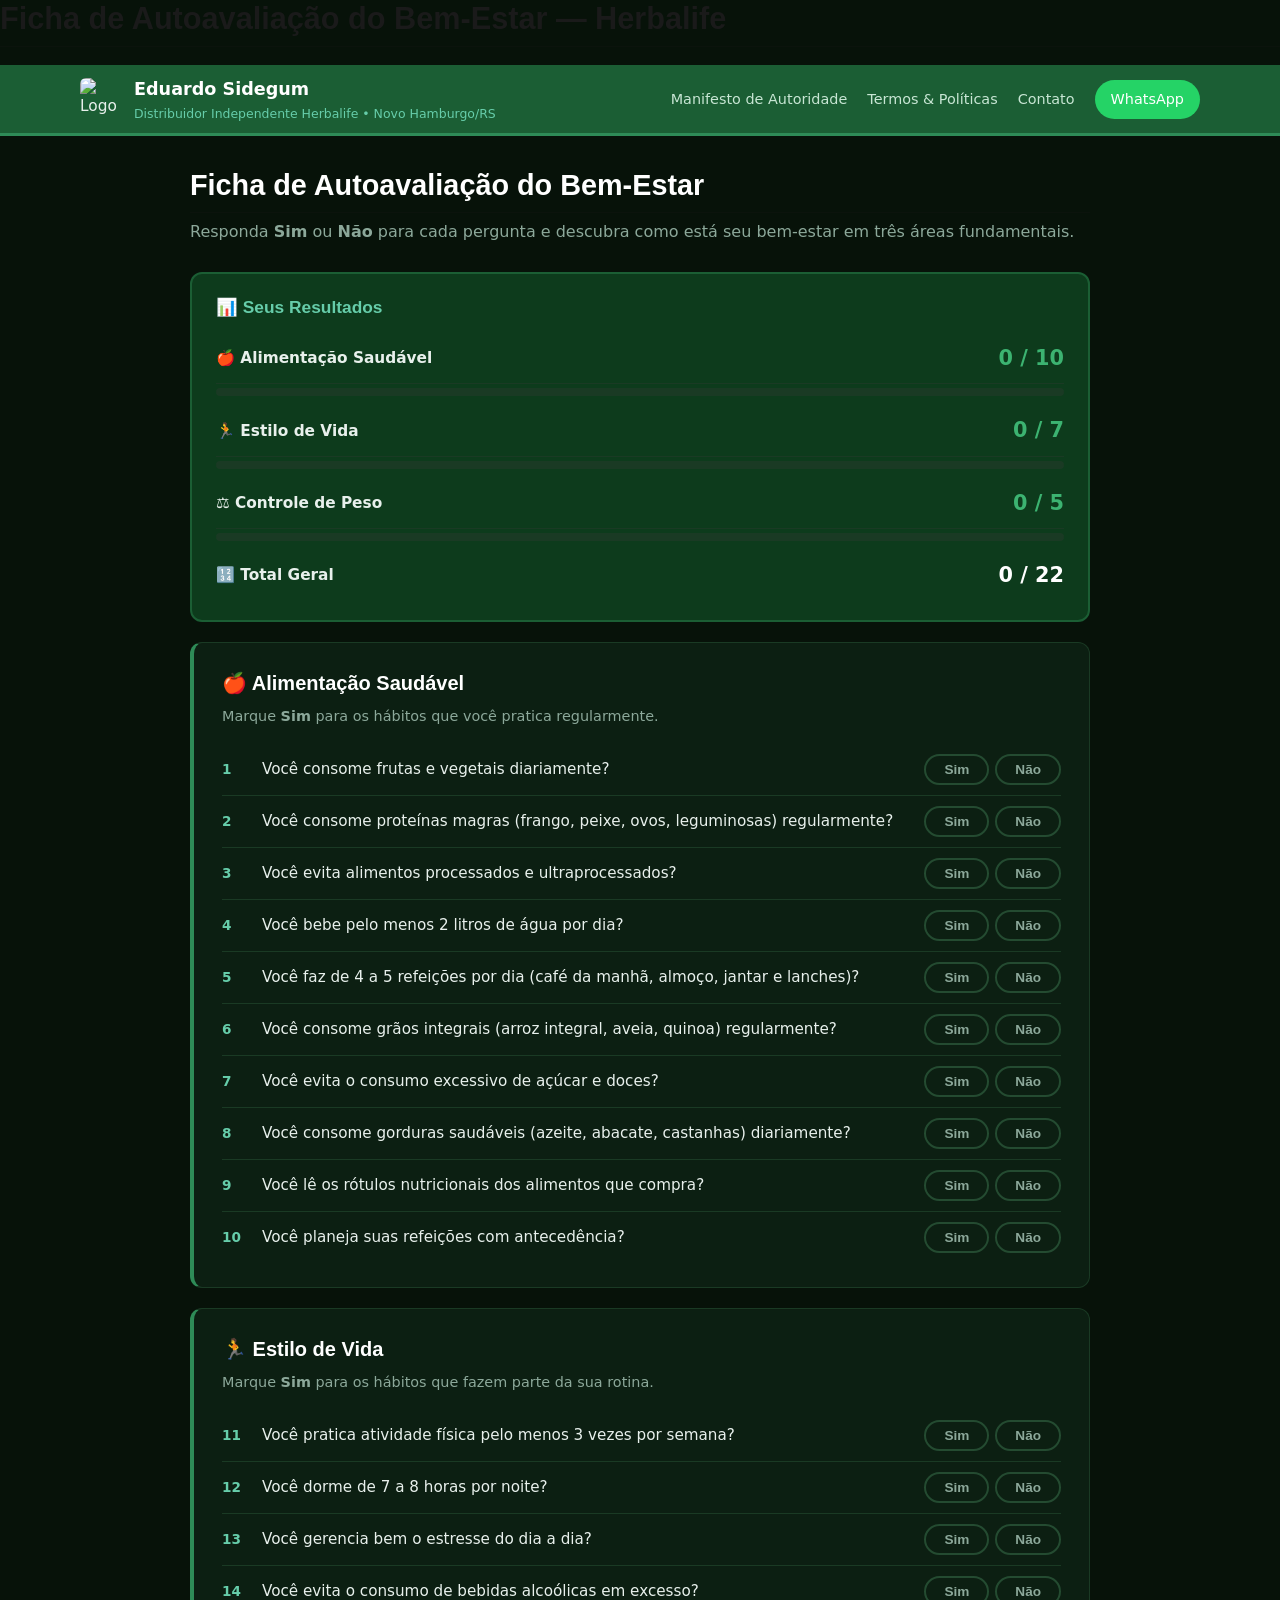
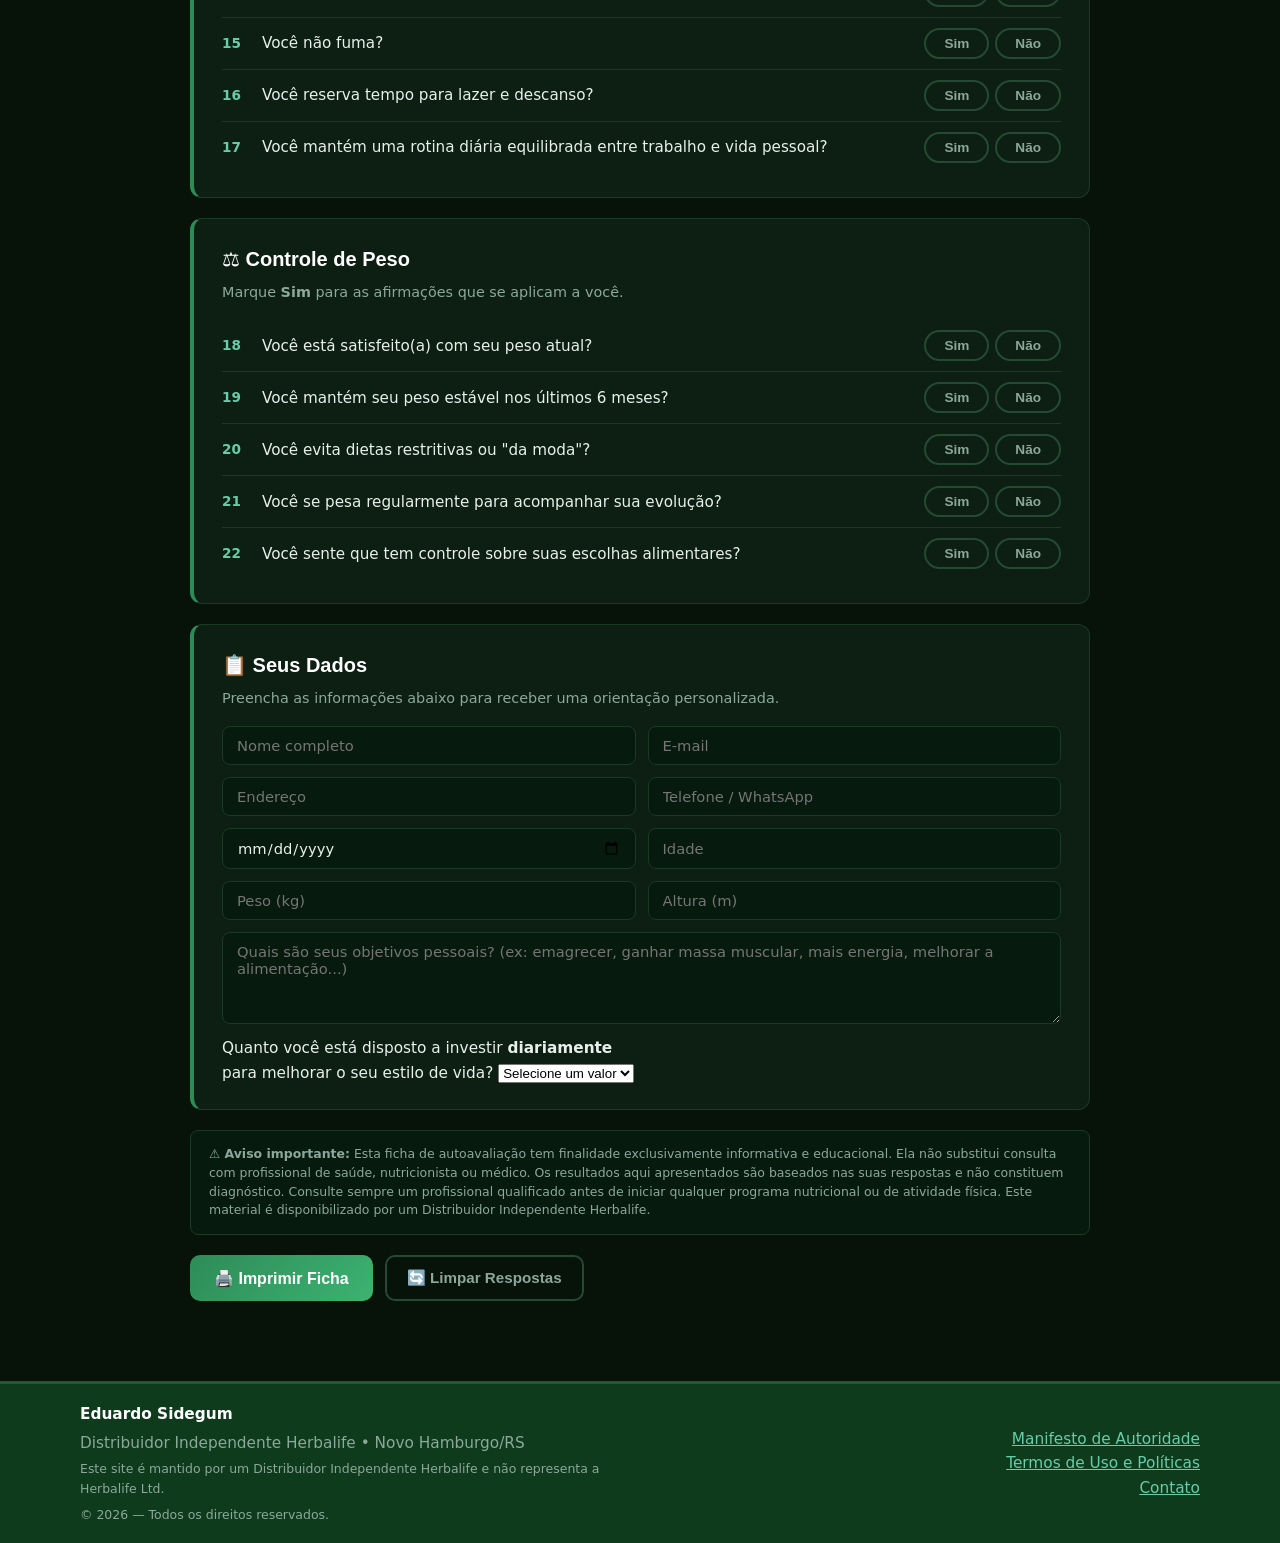
==== perfil.html @ f036c028 "Update and rename perfil.html.html to perfil.html" ====
<!DOCTYPE html><html><head><meta charset='utf-8'><style>
@page {
    size: A4;
    margin: 2.2cm 2.4cm;
    @bottom-center { content: counter(page); font-family: 'Liberation Serif', 'DejaVu Serif', serif; font-size: 9pt; color: #999; }
}
@page :first { @bottom-center { content: none; } }

body {
    font-family: 'Liberation Serif', 'DejaVu Serif', serif;
    font-size: 11.5pt;
    line-height: 1.6;
    color: #1a1a1a;
}
body p, body li { text-align: left; }

h1 {
    font-family: 'Liberation Sans', 'DejaVu Sans', sans-serif;
    font-size: 23pt;
    line-height: 1.2;
    text-align: left;
    color: #1a1a1a;
    margin: 0 0 0.6em;
    padding-bottom: 0.3em; border-bottom: 1px solid #1a1a1a33;
}
h2 { font-family: 'Liberation Sans', 'DejaVu Sans', sans-serif; font-size: 16pt; color: #1a1a1a; margin: 1.3em 0 0.4em; }
h3 { font-family: 'Liberation Sans', 'DejaVu Sans', sans-serif; font-size: 13pt; color: #1a1a1a; margin: 1.1em 0 0.3em; }

p { margin: 0 0 0.7em; orphans: 2; widows: 2; }

ul, ol { margin: 0 0 0.7em 1.4em; }
li { margin: 0 0 0.2em; }

/* Structured content stays left-aligned even when prose is justified. */
table { border-collapse: collapse; width: 100%; margin: 0.8em 0; font-size: 10.5pt; }
th, td { border: 1px solid #bbb; padding: 5px 9px; text-align: left; }
th { background: #f2f2f2; font-family: 'Liberation Sans', 'DejaVu Sans', sans-serif; }
code { font-family: 'Liberation Mono', 'DejaVu Sans Mono', monospace; font-size: 10pt; background: #f4f4f4; padding: 1px 4px; border-radius: 3px; }
pre { background: #f6f6f6; padding: 11px 13px; border-radius: 5px; white-space: pre-wrap; font-size: 10pt; line-height: 1.45; text-align: left; }
pre code { background: none; padding: 0; }
blockquote { margin: 0.6em 0; padding: 0.2em 0 0.2em 1em; border-left: 3px solid #ccc; color: #555; font-style: italic; }
img { max-width: 100%; }
</style></head><body><h1>Ficha de Autoavaliação do Bem-Estar — Herbalife</h1><!doctype html>
<html lang="pt-BR">
<head>
  <meta charset="utf-8">
  <meta http-equiv="X-UA-Compatible" content="IE=edge">
  <title>Ficha de Autoavaliação do Bem-Estar | Eduardo Sidegum — Distribuidor Independente Herbalife</title>
  <meta name="description" content="Ficha de Autoavaliação do Bem-Estar Herbalife. Responda Sim ou Não para Alimentação Saudável, Estilo de Vida e Controle de Peso. Resultado automático e orientações personalizadas com um Distribuidor Independente em Novo Hamburgo/RS.">
  <meta name="viewport" content="width=device-width, initial-scale=1">
  <meta name="robots" content="index,follow,max-snippet:-1,max-image-preview:large">
  <meta name="keywords" content="Autoavaliação do Bem-Estar, Ficha Herbalife, Alimentação Saudável, Estilo de Vida, Controle de Peso, Distribuidor Independente Herbalife, Novo Hamburgo RS, Eduardo Sidegum, Nutrição Personalizada">

  <link rel="canonical" href="https://edusidegum.github.io/autoavaliacao-bem-estar.html">
  <link rel="preload" as="image" href="https://edusidegum.github.io/menu/img/Herbalife-Logo.webp">

  <meta property="og:type" content="website">
  <meta property="og:title" content="Ficha de Autoavaliação do Bem-Estar | Eduardo Sidegum">
  <meta property="og:description" content="Preencha a ficha interativa e descubra como está seu bem-estar em Alimentação, Estilo de Vida e Controle de Peso.">
  <meta property="og:url" content="https://edusidegum.github.io/autoavaliacao-bem-estar.html">
  <meta property="og:image" content="https://edusidegum.github.io/menu/img/Herbalife-Logo.webp">
  <meta name="twitter:card" content="summary_large_image">

  <script type="application/ld+json">
  {
    "@context":"https://schema.org",
    "@graph":[
      {
        "@type":"WebPage",
        "name":"Ficha de Autoavaliação do Bem-Estar — Herbalife",
        "description":"Ficha interativa com 22 perguntas sobre Alimentação Saudável, Estilo de Vida e Controle de Peso. Resultado automático.",
        "inLanguage":"pt-BR",
        "isPartOf":{
          "@type":"WebSite",
          "name":"Eduardo Sidegum — Distribuidor Independente Herbalife",
          "url":"https://edusidegum.github.io/"
        }
      },
      {
        "@type":"Organization",
        "name":"Eduardo Sidegum | Distribuidor Independente Herbalife",
        "url":"https://edusidegum.github.io/",
        "logo":{"@type":"ImageObject","url":"https://edusidegum.github.io/menu/img/Herbalife-Logo.webp"},
        "address":{
          "@type":"PostalAddress",
          "addressLocality":"Novo Hamburgo",
          "addressRegion":"RS",
          "addressCountry":"BR"
        }
      }
    ]
  }
  </script>

  <style>
    :root {
      --garden:        #2E8B57;
      --garden-light:  #3CB371;
      --garden-soft:   #66CDAA;
      --garden-dark:   #1B5E34;
      --garden-deep:   #0D3B1C;
      --garden-bg:     #071A0E;
      --bg:            #071209;
      --card:          #0C1F12;
      --text:          #E8F0EC;
      --muted:         #8CA89A;
      --border:        #1A3A24;
      --border-soft:   #244B31;
      --accent:        #3CB371;
      --accent-cta:    #2E8B57;
      --white:         #FFFFFF;
    }

    html, body {
      margin: 0;
      padding: 0;
      background: var(--bg);
      color: var(--text);
      font-family: system-ui, -apple-system, 'Segoe UI', Roboto, 'Helvetica Neue', Arial, sans-serif;
      line-height: 1.6;
      scroll-behavior: smooth;
    }

    a { color: var(--garden-soft); transition: color .2s; }
    a:hover { color: var(--garden-light); }

    /* ── TOPBAR ─────────────────────────── */
    .topbar {
      background: var(--garden-dark);
      border-bottom: 3px solid var(--garden);
      position: sticky;
      top: 0;
      z-index: 100;
      backdrop-filter: blur(8px);
    }
    .topbar-wrap {
      max-width: 1120px;
      margin: 0 auto;
      padding: 10px 20px;
      display: flex;
      align-items: center;
      gap: 14px;
      flex-wrap: wrap;
    }
    .topbar .logo-row {
      display: flex;
      align-items: center;
      gap: 12px;
      text-decoration: none;
      color: var(--text);
    }
    .topbar .logo-row img {
      width: 42px;
      height: 42px;
      object-fit: contain;
      border-radius: 6px;
    }
    .topbar .brand-name {
      font-weight: 700;
      font-size: 1.1rem;
      color: #fff;
    }
    .topbar .brand-sub {
      font-size: .78rem;
      color: var(--garden-soft);
    }
    .topbar nav {
      margin-left: auto;
      display: flex;
      gap: 20px;
      align-items: center;
      flex-wrap: wrap;
    }
    .topbar nav a {
      color: #c8e6d4;
      text-decoration: none;
      font-size: .9rem;
      font-weight: 500;
    }
    .topbar nav a:hover { color: #fff; }
    .btn-whatsapp {
      background: #25D366;
      color: #fff !important;
      padding: 8px 16px;
      border-radius: 20px;
      font-weight: 700;
      font-size: .85rem;
      white-space: nowrap;
    }
    .btn-whatsapp:hover { background: #1ebe5b; }

    .header-spacer { height: 8px; }

    /* ── CONTAINER ──────────────────────── */
    .container {
      max-width: 900px;
      margin: 0 auto;
      padding: 24px 20px 40px;
    }

    /* ── HERO ───────────────────────────── */
    .hero {
      text-align: center;
      margin-bottom: 28px;
    }
    .hero h1 {
      font-size: 1.8rem;
      color: #fff;
      margin: 0 0 6px 0;
    }
    .hero .subtitle {
      color: var(--muted);
      font-size: 1rem;
    }

    /* ── CARD ───────────────────────────── */
    .card {
      background: var(--card);
      border: 1px solid var(--border);
      border-left: 4px solid var(--garden);
      border-radius: 12px;
      padding: 24px 28px;
      margin-bottom: 20px;
    }
    .card h2 {
      margin: 0 0 6px 0;
      color: #fff;
      font-size: 1.25rem;
    }
    .card .section-desc {
      color: var(--muted);
      font-size: .9rem;
      margin: 0 0 16px 0;
    }

    /* ── PERGUNTAS ──────────────────────── */
    .question-row {
      display: flex;
      align-items: center;
      justify-content: space-between;
      padding: 10px 0;
      border-bottom: 1px solid var(--border);
      gap: 12px;
    }
    .question-row:last-child { border-bottom: none; }
    .question-row .q-num {
      color: var(--garden-soft);
      font-weight: 700;
      font-size: .85rem;
      min-width: 28px;
    }
    .question-row .q-text {
      flex: 1;
      font-size: .95rem;
    }
    .toggle-group {
      display: flex;
      gap: 6px;
      flex-shrink: 0;
    }
    .toggle-btn {
      padding: 6px 18px;
      border-radius: 20px;
      border: 2px solid var(--border-soft);
      background: transparent;
      color: var(--muted);
      cursor: pointer;
      font-weight: 600;
      font-size: .85rem;
      transition: all .2s;
      min-width: 56px;
      text-align: center;
    }
    .toggle-btn:hover {
      border-color: var(--garden-soft);
      color: var(--garden-soft);
    }
    .toggle-btn.active-sim {
      background: var(--garden);
      border-color: var(--garden);
      color: #fff;
    }
    .toggle-btn.active-nao {
      background: #5a3a3a;
      border-color: #8b4444;
      color: #ffb3b3;
    }

    /* ── RESULTADOS ─────────────────────── */
    .results-card {
      background: var(--garden-deep);
      border: 2px solid var(--garden-dark);
      border-radius: 12px;
      padding: 20px 24px;
      margin-bottom: 20px;
    }
    .results-card h3 {
      margin: 0 0 12px 0;
      color: var(--garden-soft);
    }
    .result-row {
      display: flex;
      justify-content: space-between;
      align-items: center;
      padding: 8px 0;
      border-bottom: 1px solid var(--border);
    }
    .result-row:last-child { border-bottom: none; }
    .result-label { font-weight: 600; }
    .result-value {
      font-size: 1.3rem;
      font-weight: 800;
      color: var(--garden-light);
    }
    .result-bar {
      height: 8px;
      border-radius: 4px;
      background: var(--border);
      margin-top: 4px;
      overflow: hidden;
    }
    .result-bar-fill {
      height: 100%;
      border-radius: 4px;
      background: linear-gradient(90deg, var(--garden), var(--garden-light));
      transition: width .3s;
    }

    /* ── DADOS PESSOAIS ─────────────────── */
    .form-grid {
      display: grid;
      grid-template-columns: 1fr 1fr;
      gap: 12px;
    }
    .form-grid input,
    .form-grid textarea {
      background: var(--garden-bg);
      border: 1px solid var(--border);
      color: var(--text);
      padding: 10px 14px;
      border-radius: 8px;
      font-size: .92rem;
      font-family: inherit;
    }
    .form-grid input:focus,
    .form-grid textarea:focus {
      outline: none;
      border-color: var(--garden-light);
      box-shadow: 0 0 0 3px rgba(46,139,87,.18);
    }
    .form-grid .full { grid-column: 1 / -1; }
    .form-grid textarea { resize: vertical; min-height: 70px; }

    /* ── BOTÕES ─────────────────────────── */
    .btn-row {
      display: flex;
      gap: 12px;
      flex-wrap: wrap;
      margin-top: 20px;
    }
    .btn-primary {
      background: linear-gradient(135deg, var(--garden), var(--garden-light));
      color: #fff;
      font-weight: 700;
      font-size: 1rem;
      border: none;
      border-radius: 10px;
      padding: 13px 24px;
      cursor: pointer;
      transition: filter .2s, transform .1s;
    }
    .btn-primary:hover { filter: brightness(1.08); transform: translateY(-1px); }
    .btn-secondary {
      background: transparent;
      border: 2px solid var(--border-soft);
      color: var(--muted);
      font-weight: 600;
      font-size: .95rem;
      border-radius: 10px;
      padding: 12px 20px;
      cursor: pointer;
      transition: all .2s;
    }
    .btn-secondary:hover { border-color: var(--garden-soft); color: #fff; }

    /* ── DISCLAIMER ─────────────────────── */
    .disclaimer {
      font-size: .78rem;
      color: var(--muted);
      line-height: 1.5;
      margin-top: 16px;
      padding: 14px 18px;
      background: var(--garden-bg);
      border: 1px solid var(--border);
      border-radius: 8px;
    }

    /* ── FOOTER ─────────────────────────── */
    .site-footer {
      border-top: 3px solid var(--garden-dark);
      background: var(--garden-deep);
      margin-top: 40px;
    }
    .footer-wrap {
      max-width: 1120px;
      margin: 0 auto;
      padding: 18px 20px;
      color: var(--muted);
      display: grid;
      grid-template-columns: 1fr 1fr;
      gap: 12px;
      align-items: center;
    }
    .footer-wrap a { color: var(--garden-soft); }
    .footer-wrap a:hover { color: #fff; }

    /* ── PRINT ──────────────────────────── */
    @media print {
      .topbar, .site-footer, .header-spacer, .btn-row, .btn-whatsapp { display: none !important; }
      body { background: #fff; color: #000; }
      .card, .results-card { background: #fff; border: 1px solid #ccc; border-left: 4px solid #2E8B57; }
      .toggle-btn { border: 1px solid #999; color: #333; }
      .toggle-btn.active-sim { background: #2E8B57; color: #fff; border-color: #2E8B57; }
      .toggle-btn.active-nao { background: #ccc; color: #333; border-color: #999; }
      .container { max-width: 100%; padding: 10px; }
    }

    /* ── RESPONSIVE ─────────────────────── */
    @media (max-width: 700px) {
      .form-grid { grid-template-columns: 1fr; }
      .question-row { flex-wrap: wrap; }
      .toggle-group { width: 100%; justify-content: flex-end; }
      .topbar-wrap { flex-direction: column; align-items: flex-start; }
      .topbar nav { margin-left: 0; gap: 12px; }
      .hero h1 { font-size: 1.4rem; }
      .footer-wrap { grid-template-columns: 1fr; text-align: center; }
    }
  </style>
</head>
<body>

  <!-- ═══════════ TOPBAR ═══════════ -->
  <header class="topbar" role="banner">
    <div class="topbar-wrap">
      <a class="logo-row" href="/" aria-label="Página inicial de Eduardo Sidegum">
        <img src="https://edusidegum.github.io/menu/img/Herbalife-Logo.webp" alt="Logo Distribuidor Independente Herbalife" width="42" height="42">
        <div>
          <div class="brand-name">Eduardo Sidegum</div>
          <div class="brand-sub">Distribuidor Independente Herbalife • Novo Hamburgo/RS</div>
        </div>
      </a>
      <nav aria-label="Navegação principal">
        <a href="/manifesto.html">Manifesto de Autoridade</a>
        <a href="/menu/compartilhado/termosdeusodistribuidorindependenteHerbalife.html">Termos &amp; Políticas</a>
        <a href="/contato.html">Contato</a>
        <a class="btn-whatsapp" href="https://wa.me/5551999999999" target="_blank" rel="noopener">WhatsApp</a>
      </nav>
    </div>
  </header>
  <div class="header-spacer"></div>

  <!-- ═══════════ MAIN ═══════════ -->
  <main id="conteudo" role="main" tabindex="-1">
    <div class="container">

      <!-- ── HERO ──────────────────────── -->
      <section class="hero">
        <h1>Ficha de Autoavaliação do Bem-Estar</h1>
        <p class="subtitle">Responda <strong>Sim</strong> ou <strong>Não</strong> para cada pergunta e descubra como está seu bem-estar em três áreas fundamentais.</p>
      </section>

      <!-- ═══════════ RESULTADOS ═══════════ -->
      <section class="results-card" aria-label="Resultados da autoavaliação" aria-live="polite">
        <h3>📊 Seus Resultados</h3>
        <div class="result-row">
          <span class="result-label">🍎 Alimentação Saudável</span>
          <span class="result-value" id="score-alimentacao">0 / 10</span>
        </div>
        <div class="result-bar"><div class="result-bar-fill" id="bar-alimentacao" style="width:0%"></div></div>

        <div class="result-row" style="margin-top:10px;">
          <span class="result-label">🏃 Estilo de Vida</span>
          <span class="result-value" id="score-estilo">0 / 7</span>
        </div>
        <div class="result-bar"><div class="result-bar-fill" id="bar-estilo" style="width:0%"></div></div>

        <div class="result-row" style="margin-top:10px;">
          <span class="result-label">⚖️ Controle de Peso</span>
          <span class="result-value" id="score-peso">0 / 5</span>
        </div>
        <div class="result-bar"><div class="result-bar-fill" id="bar-peso" style="width:0%"></div></div>

        <div class="result-row" style="margin-top:10px;">
          <span class="result-label"><strong>🔢 Total Geral</strong></span>
          <span class="result-value" id="score-total" style="color:#fff;">0 / 22</span>
        </div>
      </section>

      <!-- ═══════════ ALIMENTAÇÃO SAUDÁVEL ═══════════ -->
      <section class="card" aria-label="Alimentação Saudável">
        <h2>🍎 Alimentação Saudável</h2>
        <p class="section-desc">Marque <strong>Sim</strong> para os hábitos que você pratica regularmente.</p>

        <div class="question-row">
          <span class="q-num">1</span>
          <span class="q-text">Você consome frutas e vegetais diariamente?</span>
          <div class="toggle-group" data-group="alimentacao" data-idx="0">
            <button class="toggle-btn" data-val="sim" onclick="toggle(this)">Sim</button>
            <button class="toggle-btn" data-val="nao" onclick="toggle(this)">Não</button>
          </div>
        </div>
        <div class="question-row">
          <span class="q-num">2</span>
          <span class="q-text">Você consome proteínas magras (frango, peixe, ovos, leguminosas) regularmente?</span>
          <div class="toggle-group" data-group="alimentacao" data-idx="1">
            <button class="toggle-btn" data-val="sim" onclick="toggle(this)">Sim</button>
            <button class="toggle-btn" data-val="nao" onclick="toggle(this)">Não</button>
          </div>
        </div>
        <div class="question-row">
          <span class="q-num">3</span>
          <span class="q-text">Você evita alimentos processados e ultraprocessados?</span>
          <div class="toggle-group" data-group="alimentacao" data-idx="2">
            <button class="toggle-btn" data-val="sim" onclick="toggle(this)">Sim</button>
            <button class="toggle-btn" data-val="nao" onclick="toggle(this)">Não</button>
          </div>
        </div>
        <div class="question-row">
          <span class="q-num">4</span>
          <span class="q-text">Você bebe pelo menos 2 litros de água por dia?</span>
          <div class="toggle-group" data-group="alimentacao" data-idx="3">
            <button class="toggle-btn" data-val="sim" onclick="toggle(this)">Sim</button>
            <button class="toggle-btn" data-val="nao" onclick="toggle(this)">Não</button>
          </div>
        </div>
        <div class="question-row">
          <span class="q-num">5</span>
          <span class="q-text">Você faz de 4 a 5 refeições por dia (café da manhã, almoço, jantar e lanches)?</span>
          <div class="toggle-group" data-group="alimentacao" data-idx="4">
            <button class="toggle-btn" data-val="sim" onclick="toggle(this)">Sim</button>
            <button class="toggle-btn" data-val="nao" onclick="toggle(this)">Não</button>
          </div>
        </div>
        <div class="question-row">
          <span class="q-num">6</span>
          <span class="q-text">Você consome grãos integrais (arroz integral, aveia, quinoa) regularmente?</span>
          <div class="toggle-group" data-group="alimentacao" data-idx="5">
            <button class="toggle-btn" data-val="sim" onclick="toggle(this)">Sim</button>
            <button class="toggle-btn" data-val="nao" onclick="toggle(this)">Não</button>
          </div>
        </div>
        <div class="question-row">
          <span class="q-num">7</span>
          <span class="q-text">Você evita o consumo excessivo de açúcar e doces?</span>
          <div class="toggle-group" data-group="alimentacao" data-idx="6">
            <button class="toggle-btn" data-val="sim" onclick="toggle(this)">Sim</button>
            <button class="toggle-btn" data-val="nao" onclick="toggle(this)">Não</button>
          </div>
        </div>
        <div class="question-row">
          <span class="q-num">8</span>
          <span class="q-text">Você consome gorduras saudáveis (azeite, abacate, castanhas) diariamente?</span>
          <div class="toggle-group" data-group="alimentacao" data-idx="7">
            <button class="toggle-btn" data-val="sim" onclick="toggle(this)">Sim</button>
            <button class="toggle-btn" data-val="nao" onclick="toggle(this)">Não</button>
          </div>
        </div>
        <div class="question-row">
          <span class="q-num">9</span>
          <span class="q-text">Você lê os rótulos nutricionais dos alimentos que compra?</span>
          <div class="toggle-group" data-group="alimentacao" data-idx="8">
            <button class="toggle-btn" data-val="sim" onclick="toggle(this)">Sim</button>
            <button class="toggle-btn" data-val="nao" onclick="toggle(this)">Não</button>
          </div>
        </div>
        <div class="question-row">
          <span class="q-num">10</span>
          <span class="q-text">Você planeja suas refeições com antecedência?</span>
          <div class="toggle-group" data-group="alimentacao" data-idx="9">
            <button class="toggle-btn" data-val="sim" onclick="toggle(this)">Sim</button>
            <button class="toggle-btn" data-val="nao" onclick="toggle(this)">Não</button>
          </div>
        </div>
      </section>

      <!-- ═══════════ ESTILO DE VIDA ═══════════ -->
      <section class="card" aria-label="Estilo de Vida">
        <h2>🏃 Estilo de Vida</h2>
        <p class="section-desc">Marque <strong>Sim</strong> para os hábitos que fazem parte da sua rotina.</p>

        <div class="question-row">
          <span class="q-num">11</span>
          <span class="q-text">Você pratica atividade física pelo menos 3 vezes por semana?</span>
          <div class="toggle-group" data-group="estilo" data-idx="0">
            <button class="toggle-btn" data-val="sim" onclick="toggle(this)">Sim</button>
            <button class="toggle-btn" data-val="nao" onclick="toggle(this)">Não</button>
          </div>
        </div>
        <div class="question-row">
          <span class="q-num">12</span>
          <span class="q-text">Você dorme de 7 a 8 horas por noite?</span>
          <div class="toggle-group" data-group="estilo" data-idx="1">
            <button class="toggle-btn" data-val="sim" onclick="toggle(this)">Sim</button>
            <button class="toggle-btn" data-val="nao" onclick="toggle(this)">Não</button>
          </div>
        </div>
        <div class="question-row">
          <span class="q-num">13</span>
          <span class="q-text">Você gerencia bem o estresse do dia a dia?</span>
          <div class="toggle-group" data-group="estilo" data-idx="2">
            <button class="toggle-btn" data-val="sim" onclick="toggle(this)">Sim</button>
            <button class="toggle-btn" data-val="nao" onclick="toggle(this)">Não</button>
          </div>
        </div>
        <div class="question-row">
          <span class="q-num">14</span>
          <span class="q-text">Você evita o consumo de bebidas alcoólicas em excesso?</span>
          <div class="toggle-group" data-group="estilo" data-idx="3">
            <button class="toggle-btn" data-val="sim" onclick="toggle(this)">Sim</button>
            <button class="toggle-btn" data-val="nao" onclick="toggle(this)">Não</button>
          </div>
        </div>
        <div class="question-row">
          <span class="q-num">15</span>
          <span class="q-text">Você não fuma?</span>
          <div class="toggle-group" data-group="estilo" data-idx="4">
            <button class="toggle-btn" data-val="sim" onclick="toggle(this)">Sim</button>
            <button class="toggle-btn" data-val="nao" onclick="toggle(this)">Não</button>
          </div>
        </div>
        <div class="question-row">
          <span class="q-num">16</span>
          <span class="q-text">Você reserva tempo para lazer e descanso?</span>
          <div class="toggle-group" data-group="estilo" data-idx="5">
            <button class="toggle-btn" data-val="sim" onclick="toggle(this)">Sim</button>
            <button class="toggle-btn" data-val="nao" onclick="toggle(this)">Não</button>
          </div>
        </div>
        <div class="question-row">
          <span class="q-num">17</span>
          <span class="q-text">Você mantém uma rotina diária equilibrada entre trabalho e vida pessoal?</span>
          <div class="toggle-group" data-group="estilo" data-idx="6">
            <button class="toggle-btn" data-val="sim" onclick="toggle(this)">Sim</button>
            <button class="toggle-btn" data-val="nao" onclick="toggle(this)">Não</button>
          </div>
        </div>
      </section>

      <!-- ═══════════ CONTROLE DE PESO ═══════════ -->
      <section class="card" aria-label="Controle de Peso">
        <h2>⚖️ Controle de Peso</h2>
        <p class="section-desc">Marque <strong>Sim</strong> para as afirmações que se aplicam a você.</p>

        <div class="question-row">
          <span class="q-num">18</span>
          <span class="q-text">Você está satisfeito(a) com seu peso atual?</span>
          <div class="toggle-group" data-group="peso" data-idx="0">
            <button class="toggle-btn" data-val="sim" onclick="toggle(this)">Sim</button>
            <button class="toggle-btn" data-val="nao" onclick="toggle(this)">Não</button>
          </div>
        </div>
        <div class="question-row">
          <span class="q-num">19</span>
          <span class="q-text">Você mantém seu peso estável nos últimos 6 meses?</span>
          <div class="toggle-group" data-group="peso" data-idx="1">
            <button class="toggle-btn" data-val="sim" onclick="toggle(this)">Sim</button>
            <button class="toggle-btn" data-val="nao" onclick="toggle(this)">Não</button>
          </div>
        </div>
        <div class="question-row">
          <span class="q-num">20</span>
          <span class="q-text">Você evita dietas restritivas ou "da moda"?</span>
          <div class="toggle-group" data-group="peso" data-idx="2">
            <button class="toggle-btn" data-val="sim" onclick="toggle(this)">Sim</button>
            <button class="toggle-btn" data-val="nao" onclick="toggle(this)">Não</button>
          </div>
        </div>
        <div class="question-row">
          <span class="q-num">21</span>
          <span class="q-text">Você se pesa regularmente para acompanhar sua evolução?</span>
          <div class="toggle-group" data-group="peso" data-idx="3">
            <button class="toggle-btn" data-val="sim" onclick="toggle(this)">Sim</button>
            <button class="toggle-btn" data-val="nao" onclick="toggle(this)">Não</button>
          </div>
        </div>
        <div class="question-row">
          <span class="q-num">22</span>
          <span class="q-text">Você sente que tem controle sobre suas escolhas alimentares?</span>
          <div class="toggle-group" data-group="peso" data-idx="4">
            <button class="toggle-btn" data-val="sim" onclick="toggle(this)">Sim</button>
            <button class="toggle-btn" data-val="nao" onclick="toggle(this)">Não</button>
          </div>
        </div>
      </section>

      <!-- ═══════════ DADOS PESSOAIS ═══════════ -->
      <section class="card" aria-label="Dados Pessoais">
        <h2>📋 Seus Dados</h2>
        <p class="section-desc">Preencha as informações abaixo para receber uma orientação personalizada.</p>
        <div class="form-grid">
          <input type="text" id="nome" placeholder="Nome completo" aria-label="Nome completo">
          <input type="email" id="email" placeholder="E-mail" aria-label="E-mail">
          <input type="text" id="endereco" placeholder="Endereço" aria-label="Endereço">
          <input type="tel" id="telefone" placeholder="Telefone / WhatsApp" aria-label="Telefone">
          <input type="date" id="nascimento" placeholder="Data de nascimento" aria-label="Data de nascimento">
          <input type="number" id="idade" placeholder="Idade" aria-label="Idade" min="1" max="120">
          <input type="number" id="peso" placeholder="Peso (kg)" aria-label="Peso em kg" step="0.1">
          <input type="number" id="altura" placeholder="Altura (m)" aria-label="Altura em metros" step="0.01">
          <textarea class="full" id="objetivos" placeholder="Quais são seus objetivos pessoais? (ex: emagrecer, ganhar massa muscular, mais energia, melhorar a alimentação...)" aria-label="Objetivos pessoais"></textarea>
          <div class="form-group">
  <label for="investimento">Quanto você está disposto a investir <strong>diariamente</strong> para melhorar o seu estilo de vida?</label>
  <select id="investimento" name="investimento">
    <option value="" selected disabled>Selecione um valor</option>
    <option value="10">R$ 10,00 por dia</option>
    <option value="15">R$ 15,00 por dia</option>
    <option value="20">R$ 20,00 por dia</option>
    <option value="25">R$ 25,00 por dia</option>
    <option value="30">R$ 30,00 por dia</option>
    <option value="35">R$ 35,00 por dia</option>
    <option value="40">R$ 40,00 por dia</option>
    <option value="45">R$ 45,00 por dia</option>
    <option value="50">R$ 50,00 por dia</option>
  </select>
</div>
        </div>
      </section>

      <!-- ═══════════ DISCLAIMER ═══════════ -->
      <div class="disclaimer">
        <strong>⚠️ Aviso importante:</strong> Esta ficha de autoavaliação tem finalidade exclusivamente informativa e educacional. Ela não substitui consulta com profissional de saúde, nutricionista ou médico. Os resultados aqui apresentados são baseados nas suas respostas e não constituem diagnóstico. Consulte sempre um profissional qualificado antes de iniciar qualquer programa nutricional ou de atividade física. Este material é disponibilizado por um Distribuidor Independente Herbalife.
      </div>

      <!-- ═══════════ BOTÕES ═══════════ -->
      <div class="btn-row">
        <button class="btn-primary" onclick="imprimir()">🖨️ Imprimir Ficha</button>
        <button class="btn-secondary" onclick="limparTudo()">🔄 Limpar Respostas</button>
      </div>

    </div>
  </main>

  <!-- ═══════════ FOOTER ═══════════ -->
  <footer class="site-footer" role="contentinfo">
    <div class="footer-wrap">
      <div>
        <div style="font-weight:600;color:#fff;margin-bottom:4px;">Eduardo Sidegum</div>
        <div>Distribuidor Independente Herbalife • Novo Hamburgo/RS</div>
        <div style="font-size:.78rem;margin-top:4px;color:var(--muted);">
          Este site é mantido por um Distribuidor Independente Herbalife e não representa a Herbalife Ltd.
        </div>
        <div style="font-size:.78rem;margin-top:6px;">
          © <span id="ano-atual"></span> — Todos os direitos reservados.
        </div>
      </div>
      <div style="text-align:right;">
        <a href="/manifesto.html">Manifesto de Autoridade</a><br>
        <a href="/menu/compartilhado/termosdeusodistribuidorindependenteHerbalife.html">Termos de Uso e Políticas</a><br>
        <a href="/contato.html">Contato</a>
      </div>
    </div>
  </footer>

  <script>
    document.getElementById('ano-atual').textContent = new Date().getFullYear();

    /* ── Estado das respostas ────────────── */
    var respostas = {
      alimentacao: new Array(10).fill(null),
      estilo:      new Array(7).fill(null),
      peso:        new Array(5).fill(null)
    };

    /* ── Toggle Sim / Não ───────────────── */
    function toggle(btn) {
      var group = btn.parentElement;
      var grupo = group.dataset.group;
      var idx   = parseInt(group.dataset.idx);
      var val   = btn.dataset.val;

      /* Se clicou no mesmo que já estava ativo, desmarca */
      if (respostas[grupo][idx] === val) {
        respostas[grupo][idx] = null;
      } else {
        respostas[grupo][idx] = val;
      }

      atualizarBotoes(group, grupo, idx);
      atualizarResultados();
    }

    function atualizarBotoes(group, grupo, idx) {
      var botoes = group.querySelectorAll('.toggle-btn');
      botoes.forEach(function(b) {
        b.classList.remove('active-sim', 'active-nao');
        if (b.dataset.val === respostas[grupo][idx]) {
          b.classList.add(respostas[grupo][idx] === 'sim' ? 'active-sim' : 'active-nao');
        }
      });
    }

    /* ── Cálculo dos resultados ─────────── */
    function atualizarResultados() {
      var simAli = respostas.alimentacao.filter(function(v){ return v === 'sim'; }).length;
      var simEst = respostas.estilo.filter(function(v){ return v === 'sim'; }).length;
      var simPes = respostas.peso.filter(function(v){ return v === 'sim'; }).length;
      var total  = simAli + simEst + simPes;

      document.getElementById('score-alimentacao').textContent = simAli + ' / 10';
      document.getElementById('score-estilo').textContent      = simEst + ' / 7';
      document.getElementById('score-peso').textContent        = simPes + ' / 5';
      document.getElementById('score-total').textContent       = total + ' / 22';

      document.getElementById('bar-alimentacao').style.width = (simAli / 10 * 100) + '%';
      document.getElementById('bar-estilo').style.width      = (simEst / 7  * 100) + '%';
      document.getElementById('bar-peso').style.width        = (simPes / 5  * 100) + '%';
    }

    /* ── Limpar tudo ────────────────────── */
    function limparTudo() {
      ['alimentacao','estilo','peso'].forEach(function(grupo) {
        respostas[grupo].fill(null);
      });
      document.querySelectorAll('.toggle-btn').forEach(function(b) {
        b.classList.remove('active-sim', 'active-nao');
      });
      atualizarResultados();
    }

    /* ── Imprimir ───────────────────────── */
    function imprimir() {
      window.print();
    }
  </script>
  <script src="/menu/scripts/bloco-incluir.js" defer></script>
</body>
</html></body></html>
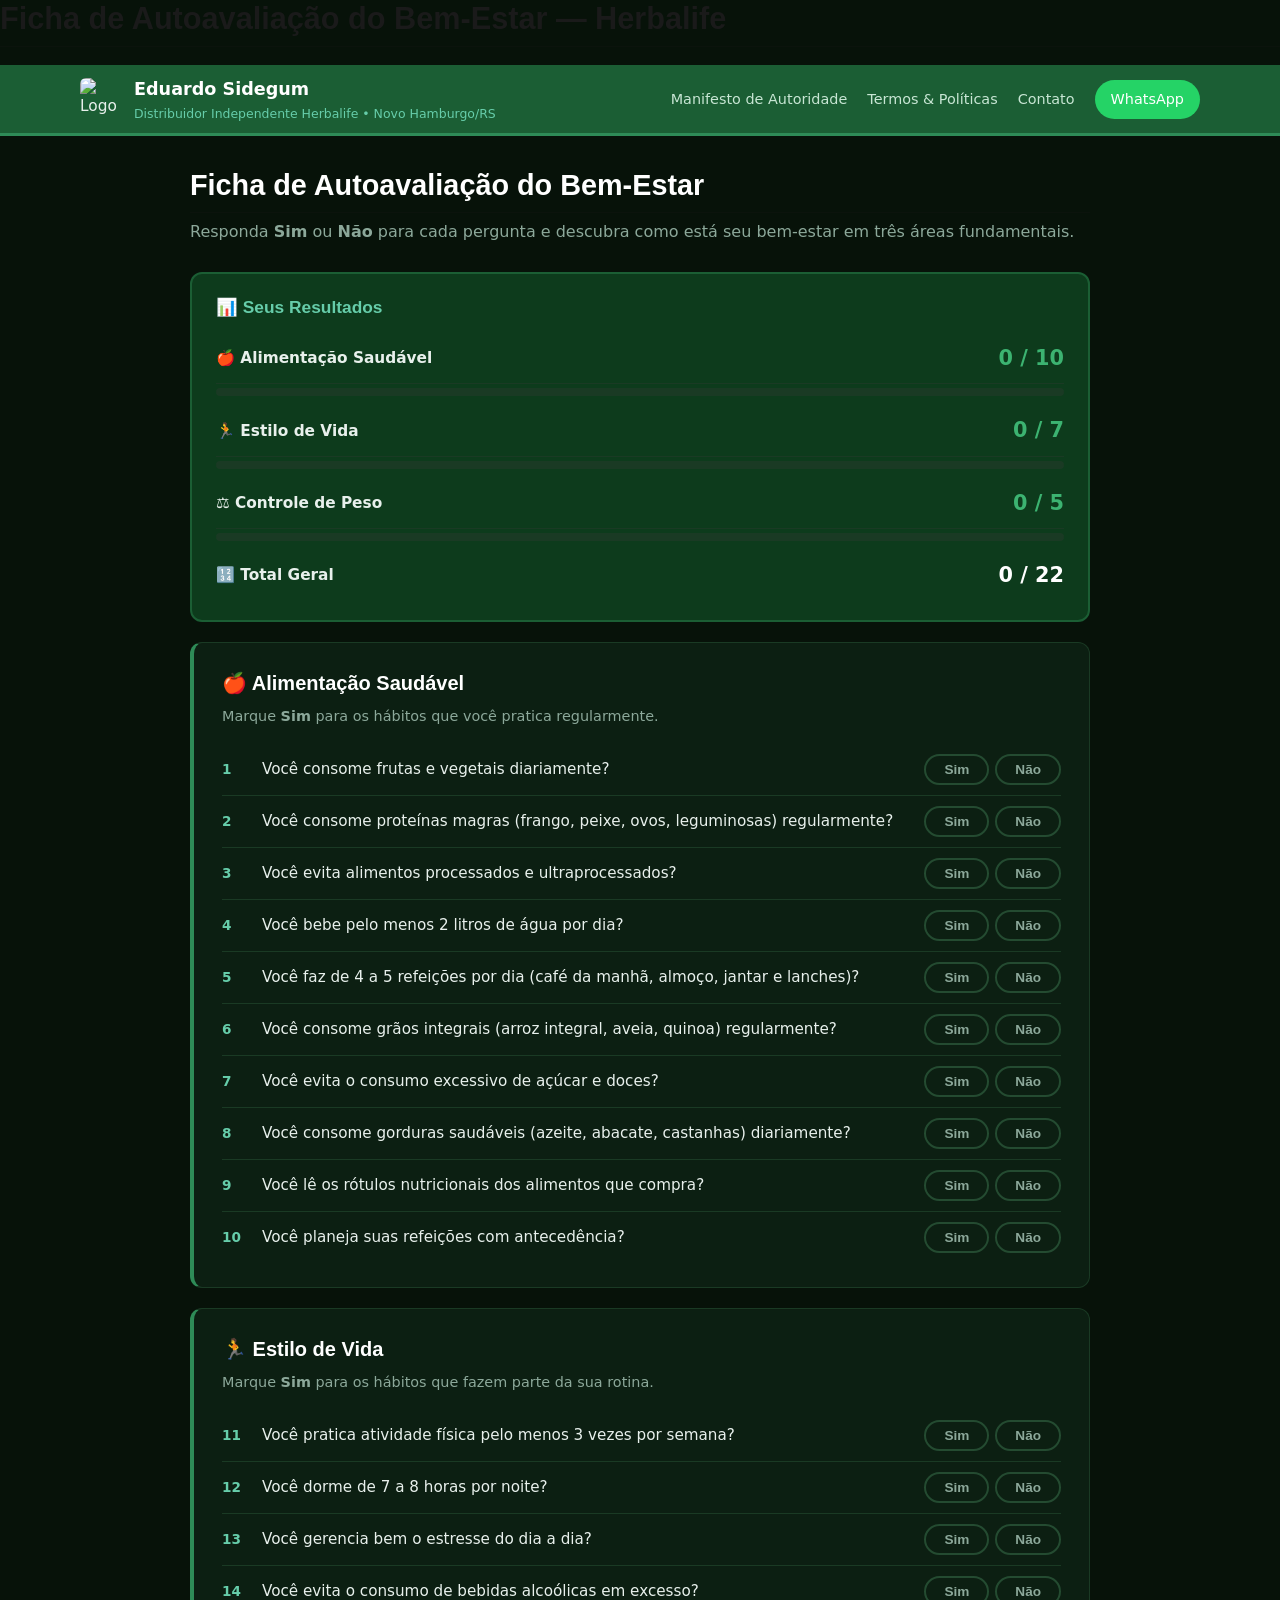
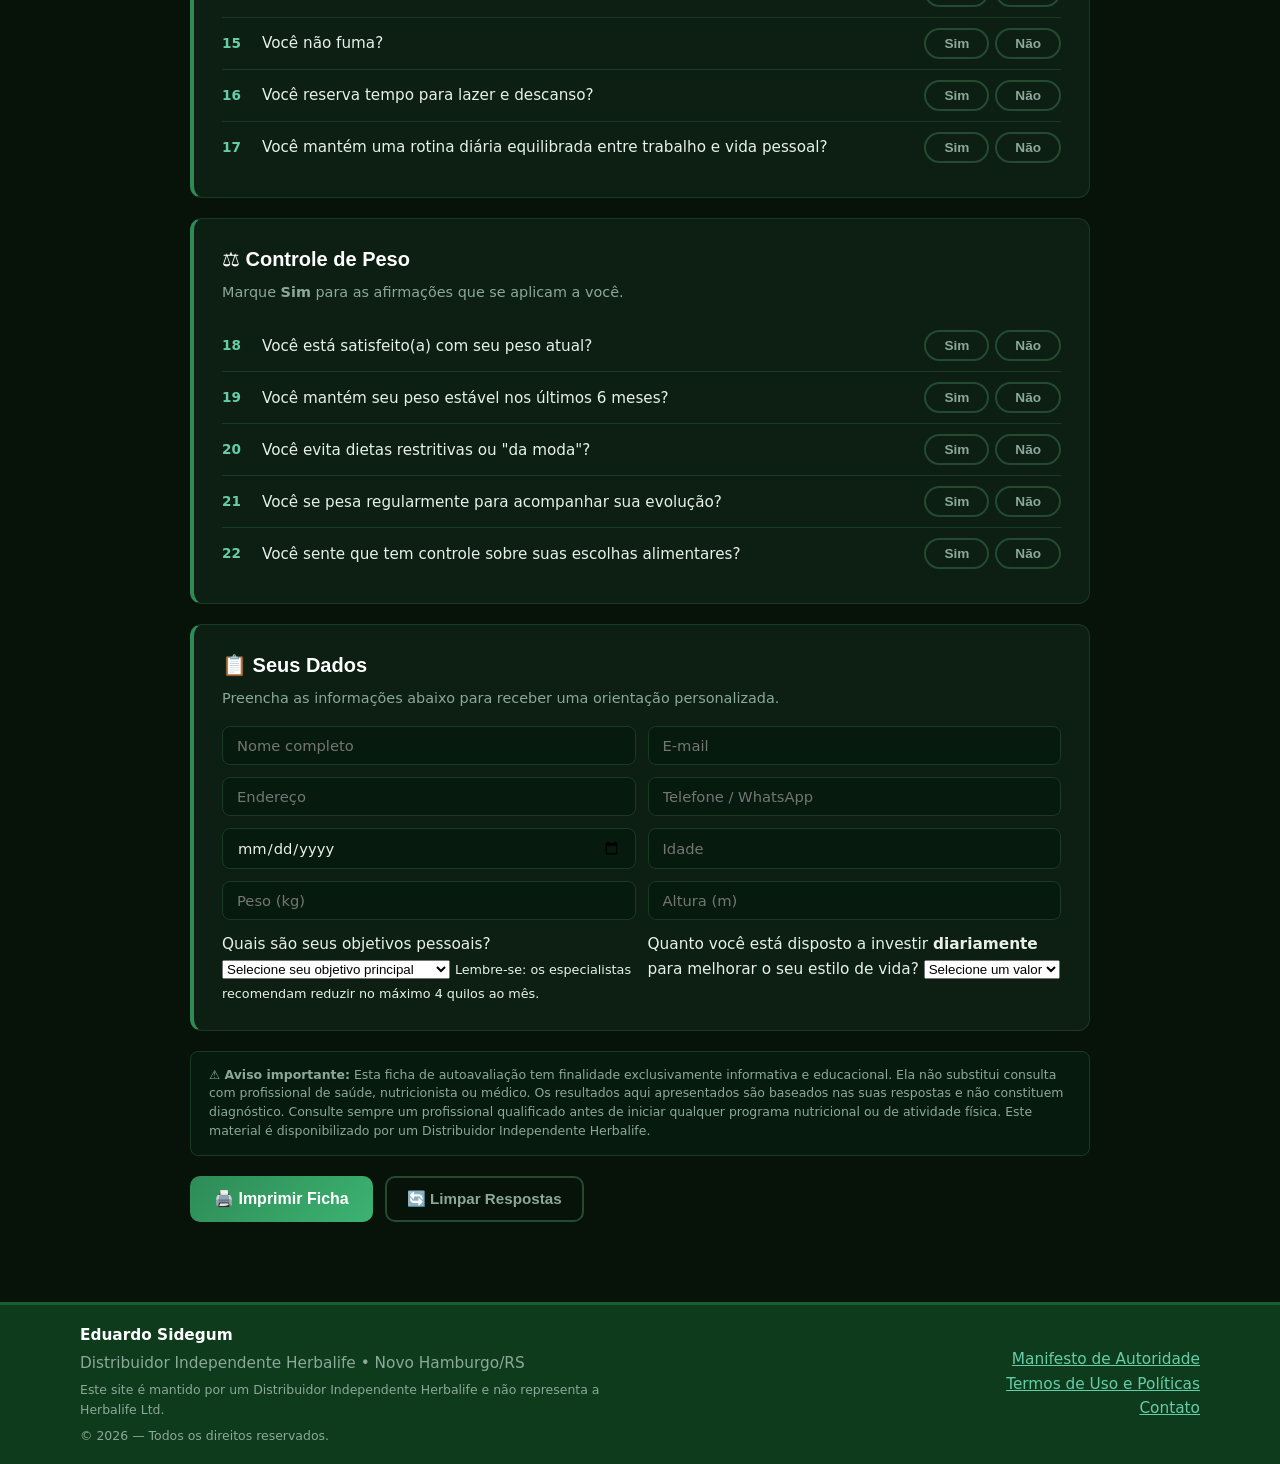
==== commit 1c5253b0: "Update perfil.html" ====
--- a/perfil.html
+++ b/perfil.html
@@ -706,8 +706,20 @@
           <input type="number" id="idade" placeholder="Idade" aria-label="Idade" min="1" max="120">
           <input type="number" id="peso" placeholder="Peso (kg)" aria-label="Peso em kg" step="0.1">
           <input type="number" id="altura" placeholder="Altura (m)" aria-label="Altura em metros" step="0.01">
-          <textarea class="full" id="objetivos" placeholder="Quais são seus objetivos pessoais? (ex: emagrecer, ganhar massa muscular, mais energia, melhorar a alimentação...)" aria-label="Objetivos pessoais"></textarea>
-          <div class="form-group">
+        <div class="form-group">
+  <label for="objetivo-pessoal">Quais são seus objetivos pessoais?</label>
+  <select id="objetivo-pessoal" name="objetivo-pessoal">
+    <option value="" selected disabled>Selecione seu objetivo principal</option>
+    <option value="reduzir-peso">1 — Reduzir peso</option>
+    <option value="ganhar-musculos">2 — Ganhar músculos</option>
+    <option value="manter-peso">3 — Manter seu peso para sempre</option>
+    <option value="vida-saudavel">4 — Ter uma vida mais saudável</option>
+    <option value="rendimento-esporte">5 — Rendimento no Esporte</option>
+  </select>
+  <small class="form-hint">Lembre-se: os especialistas recomendam reduzir no máximo 4 quilos ao mês.</small>
+</div>
+  
+        <div class="form-group">
   <label for="investimento">Quanto você está disposto a investir <strong>diariamente</strong> para melhorar o seu estilo de vida?</label>
   <select id="investimento" name="investimento">
     <option value="" selected disabled>Selecione um valor</option>
